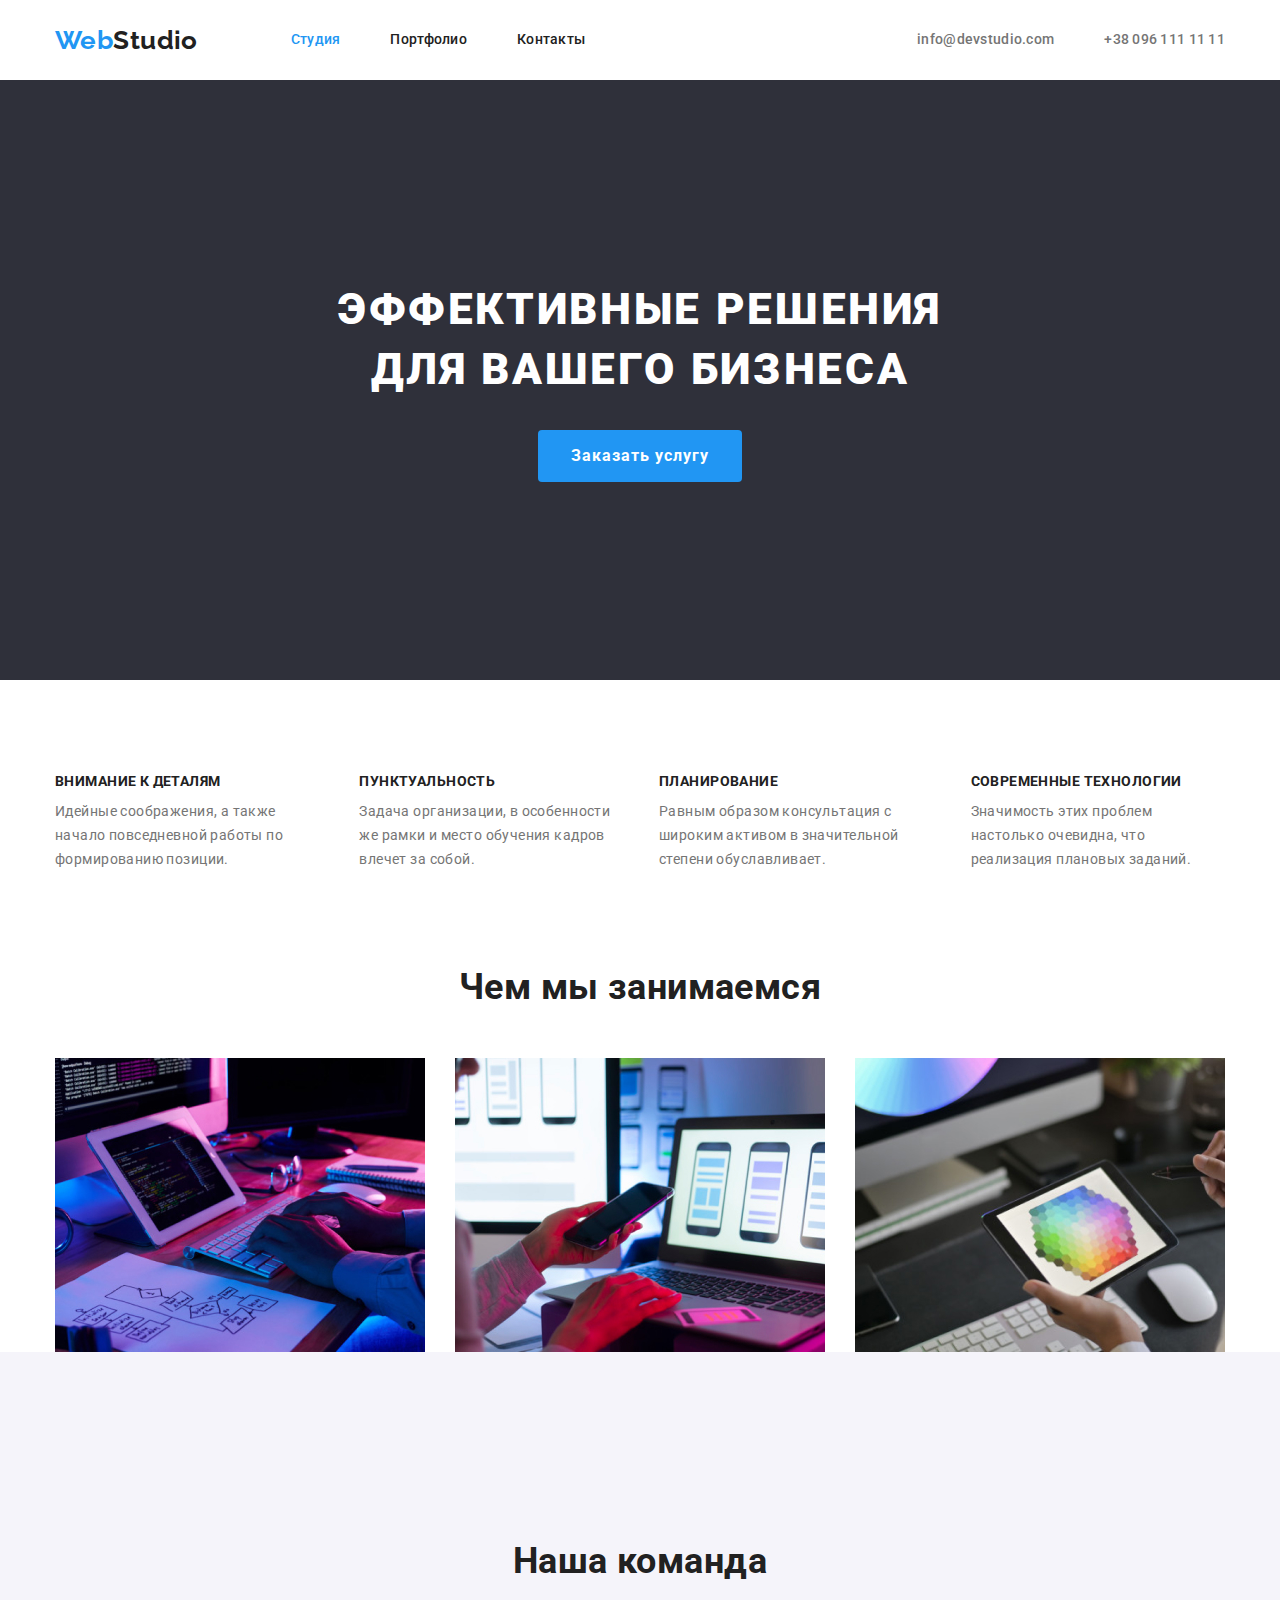
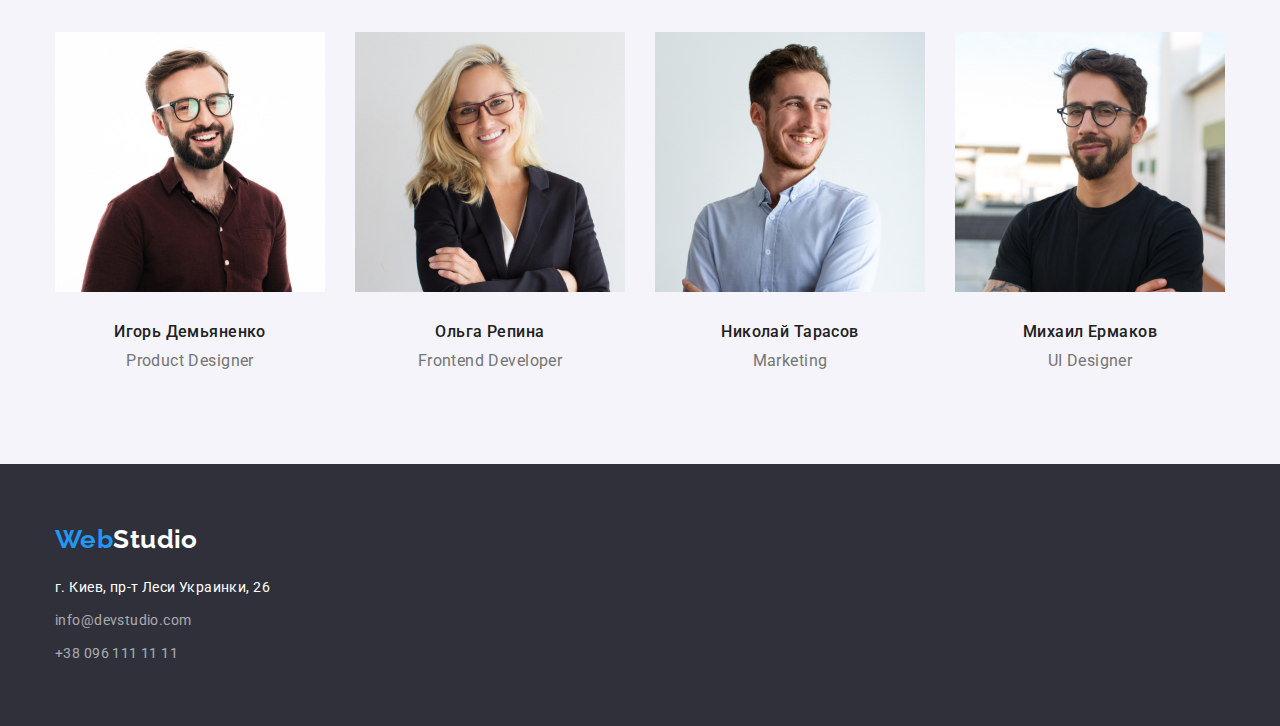
==== index.html @ 5b0ddda3 "hw-03-v01" ====
<!DOCTYPE html>
<html lang="en">
  <head>
    <meta charset="UTF-8" />
    <meta name="viewport" content="width=device-width, initial-scale=1.0" />
    <title>WebStudio</title>
    <link
      href="https://fonts.googleapis.com/css2?family=Raleway:wght@700&family=Roboto:wght@400;500;700;900&display=swap"
      rel="stylesheet"
    />
    <link rel="stylesheet" href="https://cdnjs.cloudflare.com/ajax/libs/modern-normalize/1.0.0/modern-normalize.min.css" />
    <link rel="stylesheet" href="./css/styles.css" />
    <link rel="stylesheet" href="./css/studio.css" />
  </head>
  <body>
    <header>
      <div class="container">
        <nav class="main-nav">
          <a href="./index.html" class="logo"><span class="logo-accent">Web</span>Studio</a>
        
          <ul class="site-nav list">
            <li class="item"><a href="./index.html" class="link current">Студия</a></li>
            <li class="item"><a href="./portfolio.html" class="link">Портфолио</a></li>
            <li class="item"><a href="#" class="link">Контакты</a></li>
          </ul>
        </nav>
        
        <ul class="contacts list">
          <li class="item">
            <a href="mailto:info@devstudio.com" class="link">info@devstudio.com</a>
          </li>
          <li class="item">
            <a href="tel:+380961111111" class="link">+38 096 111 11 11</a>
          </li>
        </ul>
      </div>
    </header>

    <main>
      <!-- Hero -->
      <section class="hero">
        <h1 class="hero-title">Эффективные решения <br> для вашего бизнеса</h1>
        <a href="#" class="button">Заказать услугу</a>
      </section>
     
      <!-- Advantages -->
      <section class="section">
        <div class="container">
          <h2 class="visually-hidden">Наши сильные стороны</h2>
          <ul class="advantages list">
            <li class="item">
              <h3 class="title">Внимание к деталям</h3>
              <p>
                Идейные соображения, а также начало повседневной работы по
                формированию позиции.
              </p>
            </li>
            <li class="item">
              <h3 class="title">Пунктуальность</h3>
              <p>
                Задача организации, в особенности же рамки и место обучения кадров
                влечет за собой.
              </p>
            </li>
            <li class="item">
              <h3 class="title">Планирование</h3>
              <p>
                Равным образом консультация с широким активом в значительной
                степени обуславливает.
              </p>
            </li>
            <li class="item">
              <h3 class="title">Современные технологии</h3>
              <p>
                Значимость этих проблем настолько очевидна, что реализация
                плановых заданий.
              </p>
            </li>
          </ul>
        </div>
      </section>

      <!-- Operations -->
      <section class="section">
        <div class="container">
          <h2 class="section-title">Чем мы занимаемся</h2>
          <ul class="operations list">
            <li class="item">
              <a href="#">
                <img src="./images/pc.jpg" alt="pc" width="370"/>
              </a>
            </li>
            <li class="item">
              <a href="#">
                <img src="./images/laptop.jpg" alt="laptop" width="370"/>
              </a>
            </li>
            <li class="item">
              <a href="#">
                <img src="./images/tablet.jpg" alt="tablet" width="370"/>
              </a>
            </li>
          </ul>
        </div>

      </section>

      <!-- Team -->
      <section class="team section">
        <div class="container">
          <h2 class="section-title">Наша команда</h2>
          <ul class="team list">
            <li class="item">
              <img src="./images/igor-demianenko.jpg" alt="igor-demianenko" width="270"/>
              <h3 class="title">Игорь Демьяненко</h3>
              <p>Product Designer</p>
            </li>
            <li class="item">
              <img src="./images/olga-repina.jpg" alt="olga-repina" width="270"/>
              <h3 class="title">Ольга Репина</h3>
              <p>Frontend Developer</p>
            </li>
            <li class="item">
              <img src="./images/nikolai-tarasov.jpg" alt="nikolai-tarasov" width="270"/>
              <h3 class="title">Николай Тарасов</h3>
              <p>Marketing</p>
            </li>
            <li class="item">
              <img src="./images/mikhail-iermakov.jpg" alt="mikhail-iermakov" width="270"/>
              <h3 class="title">Михаил Ермаков</h3>
              <p>UI Designer</p>
            </li>
          </ul>
        </div>
      </section>
    </main>

    <footer>
      <div class="container">
        <a href="./index.html" class="logo"><span class="logo-accent">Web</span><span class="logo-inverse">Studio</span></a>
        <address class="address">
          <a href="#" class="location">г. Киев, пр-т Леси Украинки, 26</a>
          <ul class="address-contacts list">
            <li class="item">
              <a href="mailto:info@devstudio.com" class="link">info@devstudio.com</a>
            </li>
            <li class="item">
              <a href="tel:+380961111111" class="link">+38 096 111 11 11</a>
            </li>
          </ul>
        </address>
      </div>
    </footer>
  </body>
</html>
---- css/styles.css ----
:root {
  --title-text-color: #212121;
  --primary-text-color: #757575;
  --secondary-text-color: rgba(255, 255, 255, 0.6);
  --white-color: #ffffff;
  --accent-color: #2196f3;
  --background-light-color: #f5f4fa;
  --background-dark-color: #2f303a;
}

.list {
  padding: 0;
  margin: 0;
  list-style: none;
}

.container {
  margin-right: auto;
  margin-left: auto;
  width: 1200px;
  padding-left: 15px;
  padding-right: 15px;
}

h1,
h2,
h3,
h4,
h5,
h6,
p,
a,
li {
  margin: 0;
}

img {
  display: block;
  max-width: 100%;
  height: auto;
}

body {
  color: var(--primary-text-color);
  font-family: roboto, raleway, sans-serif;
  letter-spacing: 0.03em;
  font-weight: 400;
  font-size: 14px;
  line-height: 1.71;
}

/* Header */
header {
  background-color: var(--white-color);
}

header .container {
  display: flex;
  align-items: center;
  height: 80px;
}

/* General navigation in header */
.main-nav {
  display: flex;
  align-items: center;
}

/* Logo */
.logo {
  color: var(--title-text-color);
  font-family: raleway, sans-serif;
  font-weight: 700;
  font-size: 26px;
  line-height: 1.19;
  text-decoration: none;
}

.logo-accent {
  color: var(--accent-color);
}

.logo-inverse {
  color: var(--white-color);
}

/* Site navigation */
.site-nav {
  display: flex;
  margin-left: 93px;
}

.site-nav .item + .item {
  margin-left: 50px;
}

.site-nav .link {
  color: var(--title-text-color);
  font-weight: 500;
  font-size: 14px;
  line-height: 1.14;
  letter-spacing: 0.02em;
  text-decoration: none;
}

.site-nav .link:hover,
.site-nav .link:focus {
  color: var(--accent-color);
}

.site-nav .link.current {
  color: var(--accent-color);
}

/* Contacts */
.contacts {
  display: flex;
  margin-left: auto;
}

.contacts .item:not(:last-child) {
  margin-right: 50px;
}

.contacts .link {
  color: var(--primary-text-color);
  font-weight: 500;
  font-size: 14px;
  line-height: 1.14;
  letter-spacing: 0.02em;
  text-decoration: none;
}

.contacts .link:hover,
.contacts .link:focus {
  color: var(--accent-color);
}

/* Footer */
footer {
  color: var(--white-color);
  background-color: var(--background-dark-color);
}

footer .container {
  padding-top: 60px;
  padding-bottom: 60px;
}

.address {
  font-style: inherit;
  margin-top: 20px;
}

.location {
  color: var(--white-color);
  text-decoration: none;
}

.address-contacts .link {
  color: var(--secondary-text-color);
  text-decoration: none;
}

.address-contacts.list {
  margin-top: 9px;
  display: block;
}

.address-contacts .item + .item {
  margin-top: 9px;
}

/* Visually-hidden */
.visually-hidden {
  position: absolute;
  width: 1px;
  height: 1px;
  margin: -1px;
  border: 0;
  padding: 0;

  white-space: nowrap;
  clip-path: inset(100%);
  clip: rect(0 0 0 0);
  overflow: hidden;
}
---- css/studio.css ----
/* Button */
.button {
  display: inline-block;
  color: var(--white-color);
  background-color: var(--accent-color);
  font-weight: 700;
  font-size: 16px;
  line-height: 1.87;
  text-align: center;
  letter-spacing: 0.06em;
  text-decoration: none;
  border-radius: 4px;
  border: 1px solid transparent;
  padding: 10px 32px;
  margin-top: 30px;
}

/* Hero */
.hero {
  text-align: center;
  background-color: var(--background-dark-color);
  height: 600px;
}

.hero-title {
  color: var(--white-color);
  font-weight: 900;
  font-size: 44px;
  line-height: 1.36;
  text-align: center;
  letter-spacing: 0.06em;
  text-transform: uppercase;
  padding-top: 200px;
  margin-right: auto;
  margin-left: auto;
}

/* Section */
.section {
  padding-top: 94px;
}

.section-title {
  color: var(--title-text-color);
  font-weight: 700;
  font-size: 36px;
  line-height: 1.17;
  text-align: center;
}

/* Advantages */
.advantages.list {
  display: flex;
}

.advantages.list .item + .item {
  margin-left: 30px;
}

.advantages .title {
  color: var(--title-text-color);
  font-weight: 700;
  font-size: 14px;
  line-height: 1.14;
  text-transform: uppercase;
}

.advantages .item p {
  margin-top: 10px;
}

/* Operations */
.operations.list {
  display: flex;
  margin-top: 50px;
}

.operations.list .item + .item {
  margin-left: 30px;
}

/* Team */
.team.section {
  background-color: var(--background-light-color);
}

.team.section .container {
  padding-top: 94px;
  padding-bottom: 94px;
}

.team .title {
  color: var(--title-text-color);
  font-weight: 500;
  font-size: 16px;
  line-height: 1.19;
  text-align: center;
}

.team {
  font-size: 16px;
  line-height: 1.19;
  text-align: center;
}

.team.list {
  display: flex;
  margin-top: 50px;
}

.team.list .item + .item {
  margin-left: 30px;
}

.team.list .item h3 {
  margin-top: 30px;
}

.team.list .item p {
  margin-top: 10px;
}
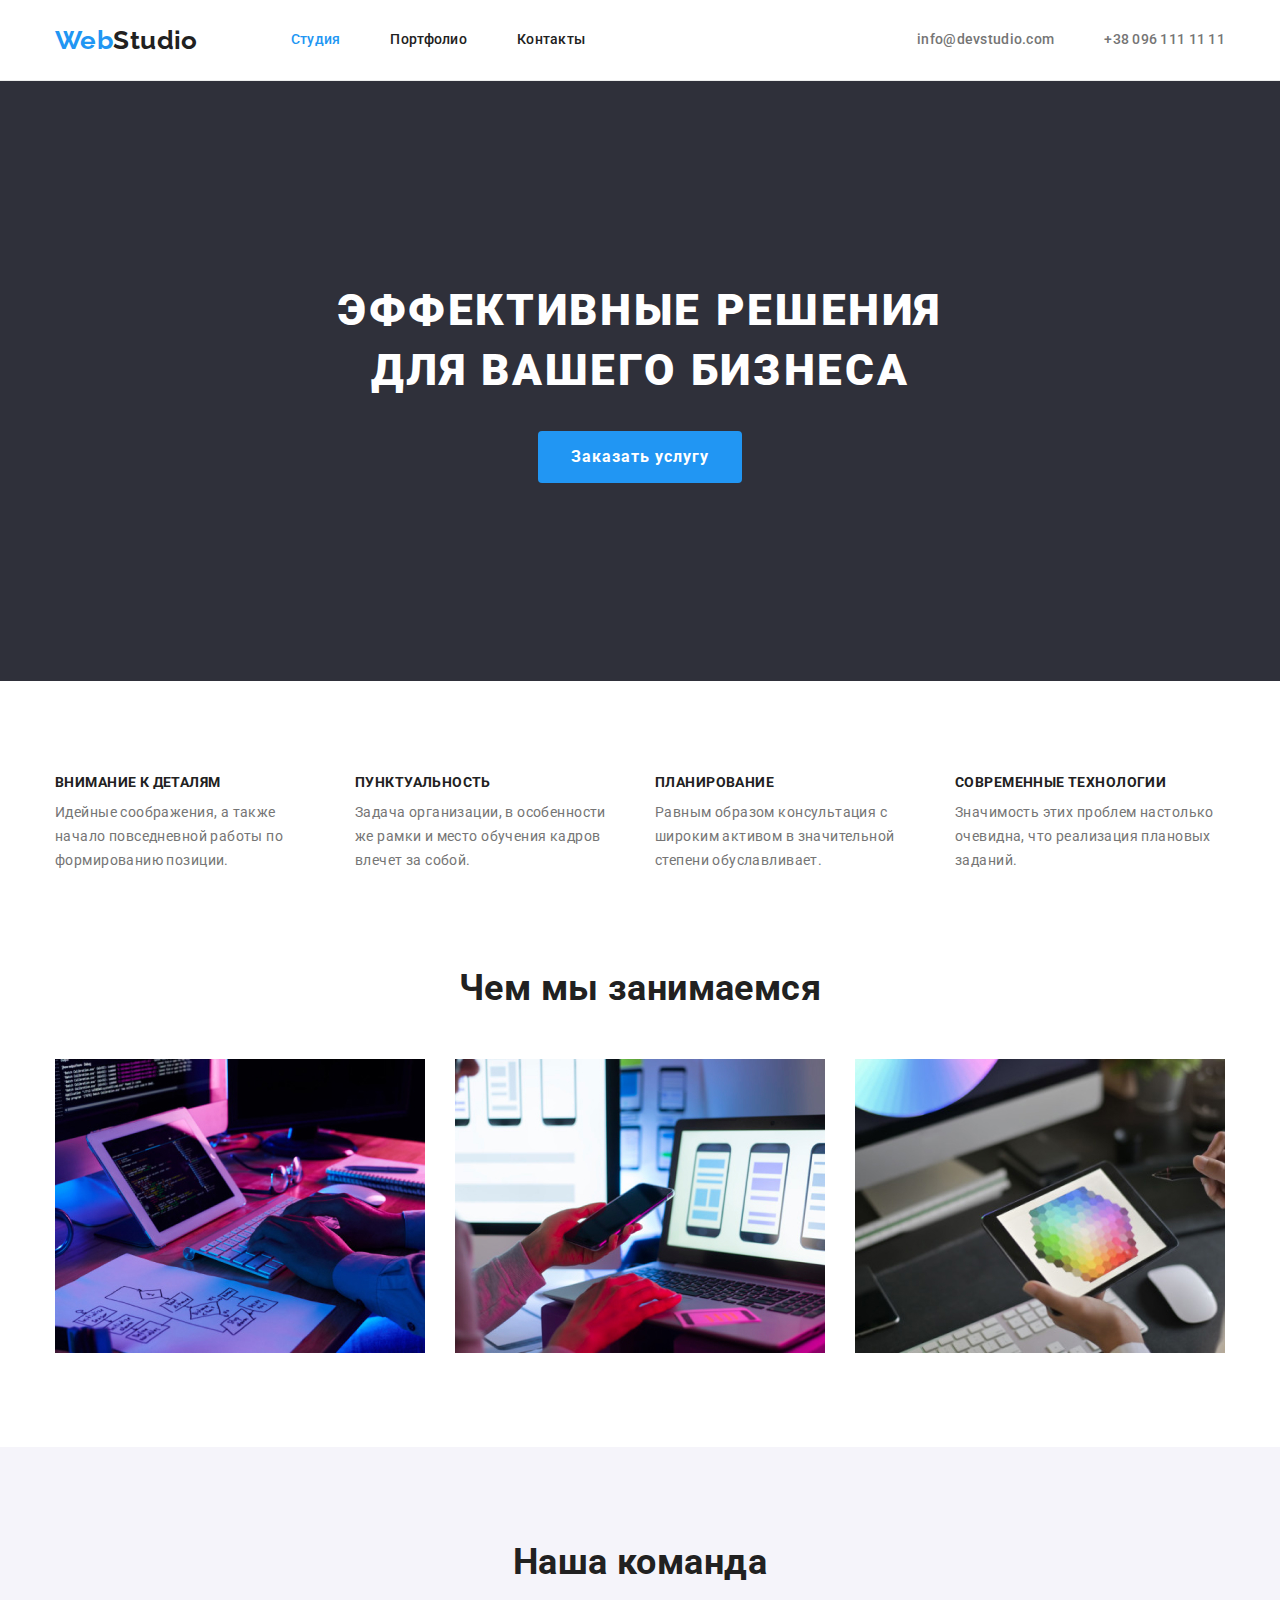
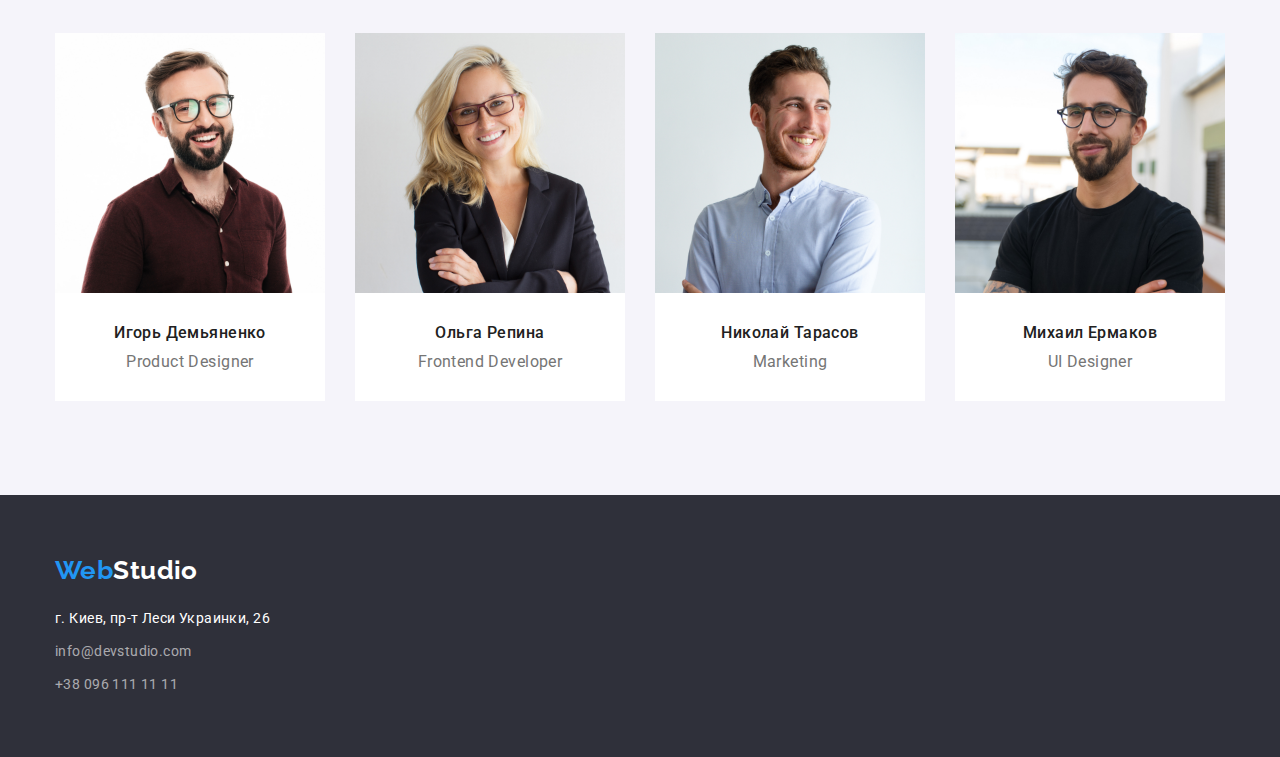
==== commit 1e17366b: "hw-03-v02" ====
--- a/index.html
+++ b/index.html
@@ -81,28 +81,21 @@
       </section>
 
       <!-- Operations -->
-      <section class="section">
+      <section class="operations section">
         <div class="container">
           <h2 class="section-title">Чем мы занимаемся</h2>
           <ul class="operations list">
             <li class="item">
-              <a href="#">
-                <img src="./images/pc.jpg" alt="pc" width="370"/>
-              </a>
+              <img src="./images/pc.jpg" alt="pc" width="370"/>
             </li>
             <li class="item">
-              <a href="#">
                 <img src="./images/laptop.jpg" alt="laptop" width="370"/>
-              </a>
             </li>
             <li class="item">
-              <a href="#">
                 <img src="./images/tablet.jpg" alt="tablet" width="370"/>
-              </a>
             </li>
           </ul>
         </div>
-
       </section>
 
       <!-- Team -->
@@ -112,23 +105,31 @@
           <ul class="team list">
             <li class="item">
               <img src="./images/igor-demianenko.jpg" alt="igor-demianenko" width="270"/>
-              <h3 class="title">Игорь Демьяненко</h3>
-              <p>Product Designer</p>
+              <div class="team-member">
+                <h3 class="title">Игорь Демьяненко</h3>
+                <p>Product Designer</p>
+              </div>
             </li>
             <li class="item">
               <img src="./images/olga-repina.jpg" alt="olga-repina" width="270"/>
-              <h3 class="title">Ольга Репина</h3>
-              <p>Frontend Developer</p>
+              <div class="team-member">
+                <h3 class="title">Ольга Репина</h3>
+                <p>Frontend Developer</p>
+              </div>
             </li>
             <li class="item">
               <img src="./images/nikolai-tarasov.jpg" alt="nikolai-tarasov" width="270"/>
-              <h3 class="title">Николай Тарасов</h3>
-              <p>Marketing</p>
+              <div class="team-member">
+                <h3 class="title">Николай Тарасов</h3>
+                <p>Marketing</p>
+              </div>
             </li>
             <li class="item">
               <img src="./images/mikhail-iermakov.jpg" alt="mikhail-iermakov" width="270"/>
-              <h3 class="title">Михаил Ермаков</h3>
-              <p>UI Designer</p>
+              <div class="team-member">
+                <h3 class="title">Михаил Ермаков</h3>
+                <p>UI Designer</p>
+              </div>
             </li>
           </ul>
         </div>
--- a/css/styles.css
+++ b/css/styles.css
@@ -6,6 +6,8 @@
   --accent-color: #2196f3;
   --background-light-color: #f5f4fa;
   --background-dark-color: #2f303a;
+  --option-light-color-a: #ececec;
+  --option-light-color-b: #eeeeee;
 }
 
 .list {
@@ -52,6 +54,7 @@
 /* Header */
 header {
   background-color: var(--white-color);
+  border-bottom: 1px solid var(--option-light-color-a);
 }
 
 header .container {
@@ -101,6 +104,8 @@
   line-height: 1.14;
   letter-spacing: 0.02em;
   text-decoration: none;
+  padding-top: 32px;
+  padding-bottom: 32px;
 }
 
 .site-nav .link:hover,
--- a/css/studio.css
+++ b/css/studio.css
@@ -53,6 +53,10 @@
   display: flex;
 }
 
+.advantages .item {
+  width: 270px;
+}
+
 .advantages.list .item + .item {
   margin-left: 30px;
 }
@@ -70,6 +74,10 @@
 }
 
 /* Operations */
+.operations.section .container {
+  padding-bottom: 94px;
+}
+
 .operations.list {
   display: flex;
   margin-top: 50px;
@@ -85,7 +93,6 @@
 }
 
 .team.section .container {
-  padding-top: 94px;
   padding-bottom: 94px;
 }
 
@@ -97,25 +104,28 @@
   text-align: center;
 }
 
-.team {
-  font-size: 16px;
-  line-height: 1.19;
-  text-align: center;
-}
-
 .team.list {
   display: flex;
   margin-top: 50px;
+}
+
+.team.list .item {
+  width: 270px;
 }
 
 .team.list .item + .item {
   margin-left: 30px;
 }
 
-.team.list .item h3 {
-  margin-top: 30px;
+.team-member {
+  background-color: var(--white-color);
+  font-size: 16px;
+  line-height: 1.19;
+  text-align: center;
+  padding-top: 30px;
+  padding-bottom: 30px;
 }
 
-.team.list .item p {
+.team-member p {
   margin-top: 10px;
 }
